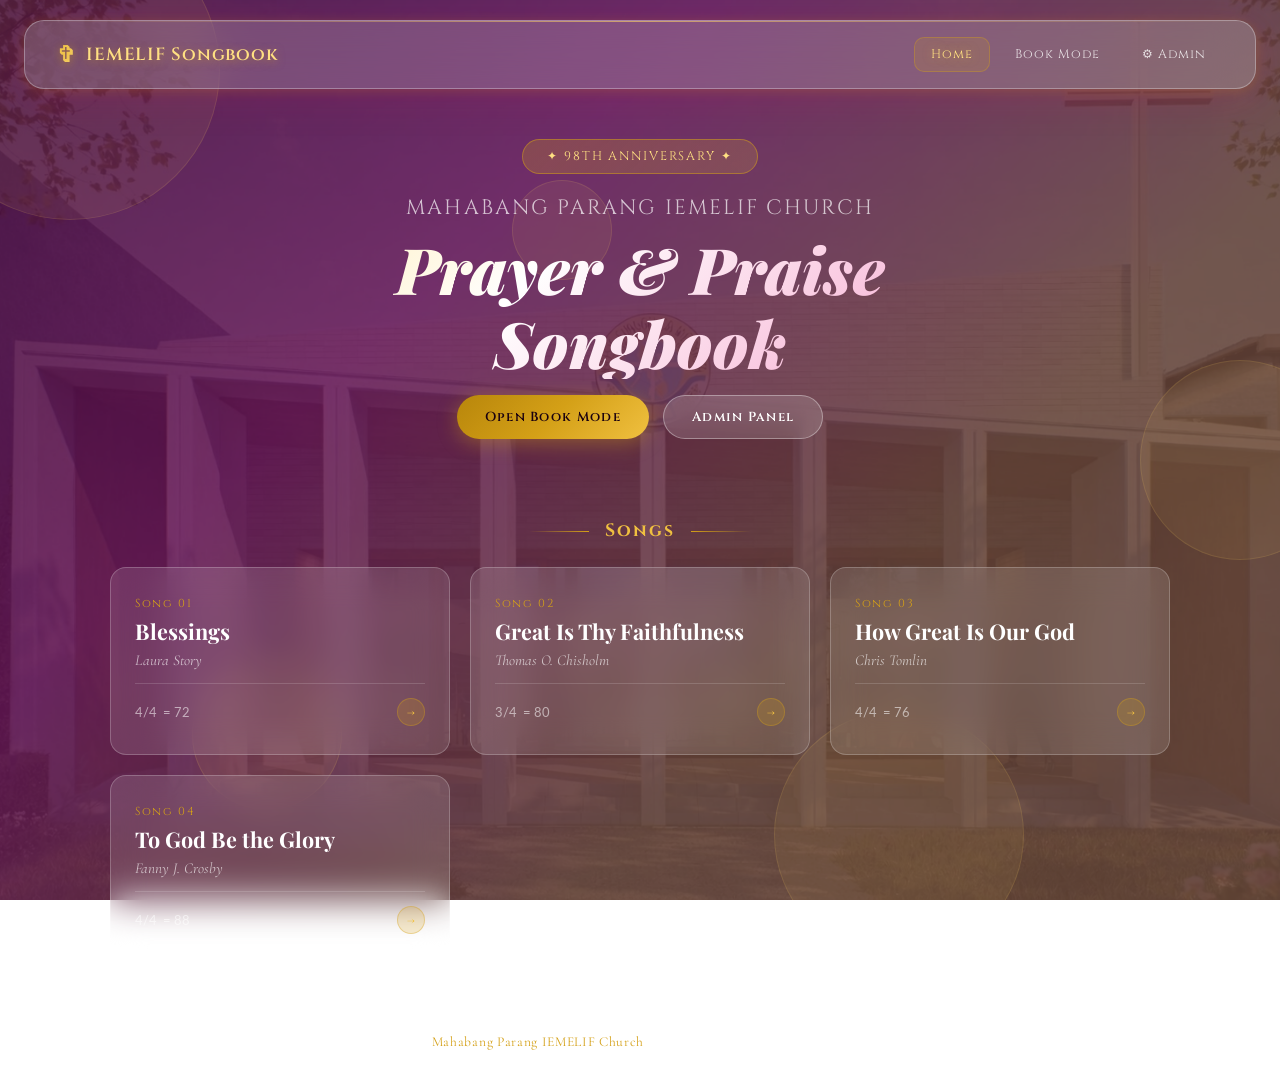
==== index.html @ 21c2c7f3 "first" ====
<!DOCTYPE html>
<html lang="en">
<head>
<meta charset="UTF-8">
<meta name="viewport" content="width=device-width, initial-scale=1.0">
<title>IEMELIF 98th Anniversary Songbook</title>
<link rel="stylesheet" href="css/style.css">
<style>

body{
  background-image: url("images/churchmpic.png");
  background-size: cover;
  background-position: center;
  background-repeat: no-repeat;
  background-attachment: fixed;
}

.hero {
  text-align:center;
  padding: 50px 20px 30px;
}
.anniversary-badge {
  display:inline-block;
  padding: 8px 24px;
  background: linear-gradient(135deg, rgba(212,160,23,0.25), rgba(240,192,64,0.15));
  border: 1px solid rgba(212,160,23,0.5);
  border-radius: 50px;
  font-family:'Cinzel',serif; font-size:0.78rem; letter-spacing:0.15em;
  color: var(--gold-shine);
  margin-bottom:20px;
  text-transform:uppercase;
}
.church-name {
  font-family:'Cinzel',serif;
  font-size:clamp(1rem,2.5vw,1.3rem);
  color:rgba(255,255,255,0.7);
  letter-spacing:0.1em;
  margin-bottom:10px;
  text-transform:uppercase;
}
.hero h1 {
  font-family:'Playfair Display',serif;
  font-size:clamp(2rem,6vw,4rem);
  font-weight:900; font-style:italic;
  background: linear-gradient(135deg, var(--gold-shine) 0%, #fff 40%, var(--pink-light) 70%, var(--gold-light) 100%);
  -webkit-background-clip:text; -webkit-text-fill-color:transparent;
  background-clip:text;
  line-height:1.15; margin-bottom:16px;
}
.hero-sub {
  font-family:'Cormorant Garamond',serif; font-style:italic;
  font-size:clamp(1rem,2vw,1.3rem);
  color:rgba(255,255,255,0.72);
  letter-spacing:0.04em;
  max-width:560px; margin:0 auto 36px;
  line-height:1.6;
}
.hero-actions {
  display:flex; gap:14px; justify-content:center; flex-wrap:wrap;
  margin-top:10px;
}

.section-title {
  font-family:'Cinzel',serif; font-size:1.1rem; letter-spacing:0.12em;
  color:var(--gold-light);
  text-align:center; margin:50px 0 24px;
  display:flex; align-items:center; justify-content:center; gap:16px;
}
.section-title::before,.section-title::after {
  content:'';width:60px;height:1px;
  background:linear-gradient(90deg,transparent,var(--gold-mid));
}
.section-title::after { background:linear-gradient(90deg,var(--gold-mid),transparent); }

.song-list {
  display:grid;
  grid-template-columns: repeat(auto-fill, minmax(280px,1fr));
  gap:20px;
  max-width:1100px; margin:0 auto;
  padding:0 20px;
}
.song-card {
  padding: 28px 24px;
  text-decoration:none; color:white;
  display:block;
  border-left: 3px solid transparent;
  background: rgba(255,255,255,0.12);
  backdrop-filter:blur(18px);
  border: 1px solid rgba(255,255,255,0.22);
  border-radius:16px;
  transition: all 0.35s ease;
  position:relative; overflow:hidden;
}
.song-card::before {
  content:'';
  position:absolute; inset:0;
  background:linear-gradient(135deg,rgba(212,160,23,0.08),rgba(194,24,91,0.08));
  opacity:0; transition:opacity 0.35s ease;
}
.song-card:hover::before { opacity:1; }
.song-card:hover {
  transform:translateY(-6px);
  border-color:rgba(212,160,23,0.45);
  box-shadow:0 16px 50px rgba(194,24,91,0.2), 0 4px 20px rgba(212,160,23,0.3);
}
.song-number {
  font-family:'Cinzel',serif; font-size:0.72rem; letter-spacing:0.14em;
  color:var(--gold-mid); margin-bottom:8px;
}
.song-title-card {
  font-family:'Playfair Display',serif; font-size:1.35rem; font-weight:700;
  color:white; margin-bottom:6px; line-height:1.2;
}
.song-author-card {
  font-family:'Cormorant Garamond',serif; font-style:italic;
  font-size:0.95rem; color:rgba(255,255,255,0.65);
}
.song-card-footer {
  display:flex; align-items:center; justify-content:space-between;
  margin-top:14px; padding-top:14px;
  border-top:1px solid rgba(255,255,255,0.15);
}
.song-tempo {
  font-size:0.8rem; color:rgba(255,255,255,0.55);
  font-family:'Lato',sans-serif;
}
.song-arrow {
  width:28px;height:28px;
  background:rgba(212,160,23,0.2);
  border:1px solid rgba(212,160,23,0.35);
  border-radius:50%;
  display:flex;align-items:center;justify-content:center;
  font-size:0.75rem; color:var(--gold-light);
  transition:all 0.3s ease;
}
.song-card:hover .song-arrow {
  background:rgba(212,160,23,0.4);
  transform:translateX(3px);
}

.quick-actions {
  display:flex; gap:16px; justify-content:center; flex-wrap:wrap;
  padding:40px 20px;
}
.action-card {
  flex:1; min-width:220px; max-width:320px;
  padding:32px 24px; text-align:center;
  text-decoration:none; color:white;
  background:rgba(255,255,255,0.11);
  border:1px solid rgba(255,255,255,0.22);
  border-radius:18px; backdrop-filter:blur(18px);
  transition:all 0.35s ease;
}
.action-card:hover {
  transform:translateY(-6px);
  box-shadow:0 16px 40px var(--shadow-rose);
}
.action-icon {
  font-size:2.5rem; margin-bottom:14px;
  display:block;
  filter:drop-shadow(0 4px 8px rgba(212,160,23,0.4));
}
.action-card h3 {
  font-family:'Cinzel',serif; font-size:1rem; letter-spacing:0.08em;
  color:var(--gold-shine); margin-bottom:8px;
}
.action-card p {
  font-family:'Cormorant Garamond',serif; font-style:italic;
  font-size:0.95rem; color:rgba(255,255,255,0.65);
  line-height:1.5;
}
.action-book { border-color:rgba(212,160,23,0.35); }
.action-book:hover { border-color:rgba(212,160,23,0.7); }
.action-admin { border-color:rgba(194,24,91,0.35); }
.action-admin:hover { border-color:rgba(194,24,91,0.7); }
</style>
</head>
<body>

<div class="bg-shapes">
  <div class="shape"></div><div class="shape"></div>
  <div class="shape"></div><div class="shape"></div><div class="shape"></div>
</div>

<header>
  <div class="container">
    <nav class="glass">
      <a class="logo" href="index.html">
        <span class="logo-cross">✞</span>
        <span>IEMELIF Songbook</span>
      </a>
      <div class="nav-links">
        <a href="index.html" class="active">Home</a>
        <a href="book.html">Book Mode</a>
        <a href="admin.html">⚙ Admin</a>
      </div>
    </nav>
  </div>
</header>

<main>
  <!-- HERO -->
  <section class="hero">
    <div class="anniversary-badge">✦ 98th Anniversary ✦</div>
    <p class="church-name">Mahabang Parang IEMELIF Church</p>
    <h1>Prayer & Praise<br>Songbook</h1>
    <div class="hero-actions">
      <a href="book.html" class="btn btn-gold">Open Book Mode</a>
      <a href="admin.html" class="btn btn-glass">Admin Panel</a>
    </div>
  </section>

  <!-- SONG LIST -->
  <h2 class="section-title">Songs</h2>
  <div class="song-list" id="songList">
    <!-- rendered by JS -->
    <div style="text-align:center;color:rgba(255,255,255,0.5);padding:40px;grid-column:1/-1;">
      Loading songs...
    </div>
  </div>
</main>

<footer>
  &copy; 2025 <span>Mahabang Parang IEMELIF Church</span> — 98th Anniversary ✦ All glory to God
</footer>

<script src="js/utils.js"></script>
<script>
document.addEventListener('DOMContentLoaded', () => {
  const songs = loadSongs();
  const list = document.getElementById('songList');
  
  if (!songs.length) {
    list.innerHTML = '<p style="color:rgba(255,255,255,0.5);text-align:center;grid-column:1/-1;">No songs yet. Ask the admin to add songs.</p>';
    return;
  }

  list.innerHTML = songs.map((song, i) => `
    <a href="song.html?id=${song.id}" class="song-card">
      <div class="song-number">Song ${String(i+1).padStart(2,'0')}</div>
      <div class="song-title-card">${song.title}</div>
      <div class="song-author-card">${song.author || ''}</div>
      <div class="song-card-footer">
        <span class="song-tempo">${song.timeSignature || ''} ${song.tempo || ''}</span>
        <span class="song-arrow">→</span>
      </div>
    </a>
  `).join('');

  // Sparkle particles
  for(let i=0;i<18;i++){
    const p=document.createElement('div');
    p.className='particle';
    p.style.cssText=`left:${Math.random()*100}%;top:${Math.random()*100}%;animation-delay:${Math.random()*4}s;animation-duration:${3+Math.random()*3}s;`;
    document.querySelector('.bg-shapes').appendChild(p);
  }
});
</script>
</body>
</html>
---- css/style.css ----
@import url('https://fonts.googleapis.com/css2?family=Playfair+Display:ital,wght@0,400;0,700;0,900;1,400&family=Cormorant+Garamond:ital,wght@0,300;0,400;0,600;1,300;1,400&family=Cinzel:wght@400;600;700&family=Lato:wght@300;400;700&display=swap');

:root {
  --pink-deep:    #c2185b;
  --pink-mid:     #e91e8c;
  --pink-light:   #f8bbd9;
  --pink-pale:    #fce4ec;
  --gold-dark:    #b8860b;
  --gold-mid:     #d4a017;
  --gold-light:   #f0c040;
  --gold-shine:   #ffe082;
  --cream:        #fff8f2;
  --white-glass:  rgba(255,255,255,0.18);
  --white-border: rgba(255,255,255,0.30);
  --shadow-rose:  rgba(194,24,91,0.18);
  --shadow-gold:  rgba(212,160,23,0.22);
  --text-dark:    #3d0020;
  --text-mid:     #7b1f45;
  --text-light:   rgba(255,255,255,0.92);
}

* { margin:0; padding:0; box-sizing:border-box; }

body {
  font-family: 'Cormorant Garamond', serif;
  background: linear-gradient(135deg,
    #1a0010 0%,
    #3d0028 15%,
    #6d1a4a 35%,
    #a0336b 55%,
    #c26088 75%,
    #d4a040 90%,
    #b8860b 100%);
  min-height: 100vh;
  overflow-x: hidden;
  color: var(--text-light);
}

/* ── BG Shapes ─────────────────────────────── */
.bg-shapes { position:fixed; inset:0; z-index:-1; overflow:hidden; pointer-events:none; }
.shape {
  position:absolute;
  background: rgba(255,215,100,0.07);
  border: 1px solid rgba(255,215,100,0.12);
  border-radius: 50%;
  animation: floatShape 8s ease-in-out infinite;
}
.shape:nth-child(1){ width:300px;height:300px;top:-80px;left:-80px;animation-delay:0s; }
.shape:nth-child(2){ width:200px;height:200px;top:40%;right:-60px;animation-delay:2s; }
.shape:nth-child(3){ width:150px;height:150px;bottom:10%;left:15%;animation-delay:4s; }
.shape:nth-child(4){ width:250px;height:250px;bottom:-60px;right:20%;animation-delay:1s; }
.shape:nth-child(5){ width:100px;height:100px;top:20%;left:40%;animation-delay:3s; }

@keyframes floatShape {
  0%,100%{ transform:translateY(0) rotate(0deg); opacity:0.6; }
  50%{ transform:translateY(-30px) rotate(180deg); opacity:1; }
}

/* Gold dust particles */
.particle {
  position:absolute;
  width:3px; height:3px;
  background: var(--gold-shine);
  border-radius:50%;
  animation: twinkle 4s ease-in-out infinite;
  opacity:0;
}
@keyframes twinkle {
  0%,100%{ opacity:0; transform:scale(0); }
  50%{ opacity:1; transform:scale(1.5); }
}

/* ── Glass Card ─────────────────────────────── */
.glass {
  background: var(--white-glass);
  backdrop-filter: blur(22px);
  -webkit-backdrop-filter: blur(22px);
  border: 1px solid var(--white-border);
  border-radius: 20px;
  box-shadow: 0 8px 40px var(--shadow-rose), 0 2px 12px var(--shadow-gold);
  transition: transform 0.3s ease, box-shadow 0.3s ease;
  position:relative; overflow:hidden;
}
.glass::before {
  content:'';
  position:absolute; top:0; left:0; right:0; height:1px;
  background: linear-gradient(90deg, transparent, rgba(255,215,100,0.6), transparent);
}
.glass:hover {
  transform: translateY(-4px);
  box-shadow: 0 16px 50px var(--shadow-rose), 0 4px 20px var(--shadow-gold);
}

/* ── Header / Nav ───────────────────────────── */
header {
  padding: 20px 24px 0;
  position:sticky; top:0; z-index:100;
}
nav {
  display:flex; justify-content:space-between; align-items:center;
  padding: 16px 32px;
  background: rgba(61,0,32,0.55);
  backdrop-filter: blur(20px);
  border: 1px solid rgba(212,160,23,0.30);
  border-radius: 16px;
}
.logo {
  font-family: 'Cinzel', serif;
  font-size: 1.1rem; font-weight:600;
  color: var(--gold-shine);
  text-shadow: 0 2px 8px rgba(212,160,23,0.5);
  text-decoration:none;
  display:flex; align-items:center; gap:10px;
  letter-spacing:0.05em;
}
.logo-cross {
  font-size:1.4rem;
  background: linear-gradient(135deg, var(--gold-light), var(--gold-shine));
  -webkit-background-clip:text; -webkit-text-fill-color:transparent;
  background-clip:text;
}
.nav-links { display:flex; gap:8px; }
.nav-links a {
  font-family:'Cinzel',serif; font-size:0.78rem; letter-spacing:0.08em;
  color: rgba(255,255,255,0.80);
  text-decoration:none;
  padding: 8px 16px;
  border-radius: 10px;
  border: 1px solid transparent;
  transition: all 0.3s ease;
}
.nav-links a:hover, .nav-links a.active {
  color: var(--gold-shine);
  background: rgba(212,160,23,0.15);
  border-color: rgba(212,160,23,0.35);
  text-shadow: 0 0 10px rgba(240,192,64,0.5);
}

/* ── Page Title Banner ──────────────────────── */
.page-banner {
  text-align:center; padding: 40px 20px 20px;
  position:relative;
}
.page-banner::before {
  content:'✦ ✦ ✦';
  display:block;
  font-size:0.9rem; color:var(--gold-mid);
  letter-spacing:0.4em; margin-bottom:12px;
}
.page-banner h1 {
  font-family:'Cinzel',serif; font-weight:700;
  font-size:clamp(1.6rem,4vw,2.8rem);
  background: linear-gradient(135deg, var(--gold-shine) 0%, #fff 50%, var(--gold-light) 100%);
  -webkit-background-clip:text; -webkit-text-fill-color:transparent;
  background-clip:text;
  line-height:1.2; text-shadow:none;
  margin-bottom:8px;
}
.page-banner .subtitle {
  font-family:'Cormorant Garamond',serif; font-style:italic;
  font-size:clamp(0.95rem,2vw,1.2rem);
  color:rgba(255,255,255,0.75);
  letter-spacing:0.05em;
}
.divider {
  display:flex; align-items:center; gap:12px;
  max-width:400px; margin: 16px auto;
}
.divider::before,.divider::after {
  content:'';flex:1;
  height:1px;
  background:linear-gradient(90deg,transparent,var(--gold-mid),transparent);
}
.divider span { color:var(--gold-mid); font-size:0.8rem; white-space:nowrap; }

/* ── Buttons ────────────────────────────────── */
.btn {
  display:inline-flex; align-items:center; gap:8px;
  padding:12px 28px;
  border-radius:50px; border:none; cursor:pointer;
  font-family:'Cinzel',serif; font-size:0.82rem; letter-spacing:0.1em;
  font-weight:600; text-decoration:none;
  transition: all 0.3s ease;
}
.btn-gold {
  background: linear-gradient(135deg, var(--gold-dark), var(--gold-mid), var(--gold-light));
  color: #1a0010;
  box-shadow: 0 4px 20px rgba(212,160,23,0.4);
}
.btn-gold:hover {
  transform:translateY(-3px);
  box-shadow: 0 8px 30px rgba(212,160,23,0.6);
  filter:brightness(1.1);
}
.btn-glass {
  background: rgba(255,255,255,0.15);
  color: white;
  border: 1px solid rgba(255,255,255,0.35);
  backdrop-filter:blur(10px);
}
.btn-glass:hover {
  background: rgba(255,255,255,0.25);
  transform:translateY(-2px);
}
.btn-pink {
  background: linear-gradient(135deg, var(--pink-deep), var(--pink-mid));
  color: white;
  box-shadow: 0 4px 20px rgba(194,24,91,0.4);
}
.btn-pink:hover {
  transform:translateY(-3px);
  box-shadow: 0 8px 30px rgba(194,24,91,0.55);
}
.btn-sm { padding:8px 18px; font-size:0.72rem; }

/* ── Footer ─────────────────────────────────── */
footer {
  text-align:center;
  padding:30px 20px;
  margin-top:40px;
  font-family:'Cormorant Garamond',serif;
  color:rgba(255,255,255,0.5);
  font-size:0.85rem;
  letter-spacing:0.05em;
}
footer span { color:var(--gold-mid); }

/* ── Responsive ─────────────────────────────── */
@media(max-width:768px){
  nav { flex-direction:column; gap:14px; padding:16px; }
  .nav-links { gap:6px; flex-wrap:wrap; justify-content:center; }
  .nav-links a { font-size:0.7rem; padding:7px 12px; }
}
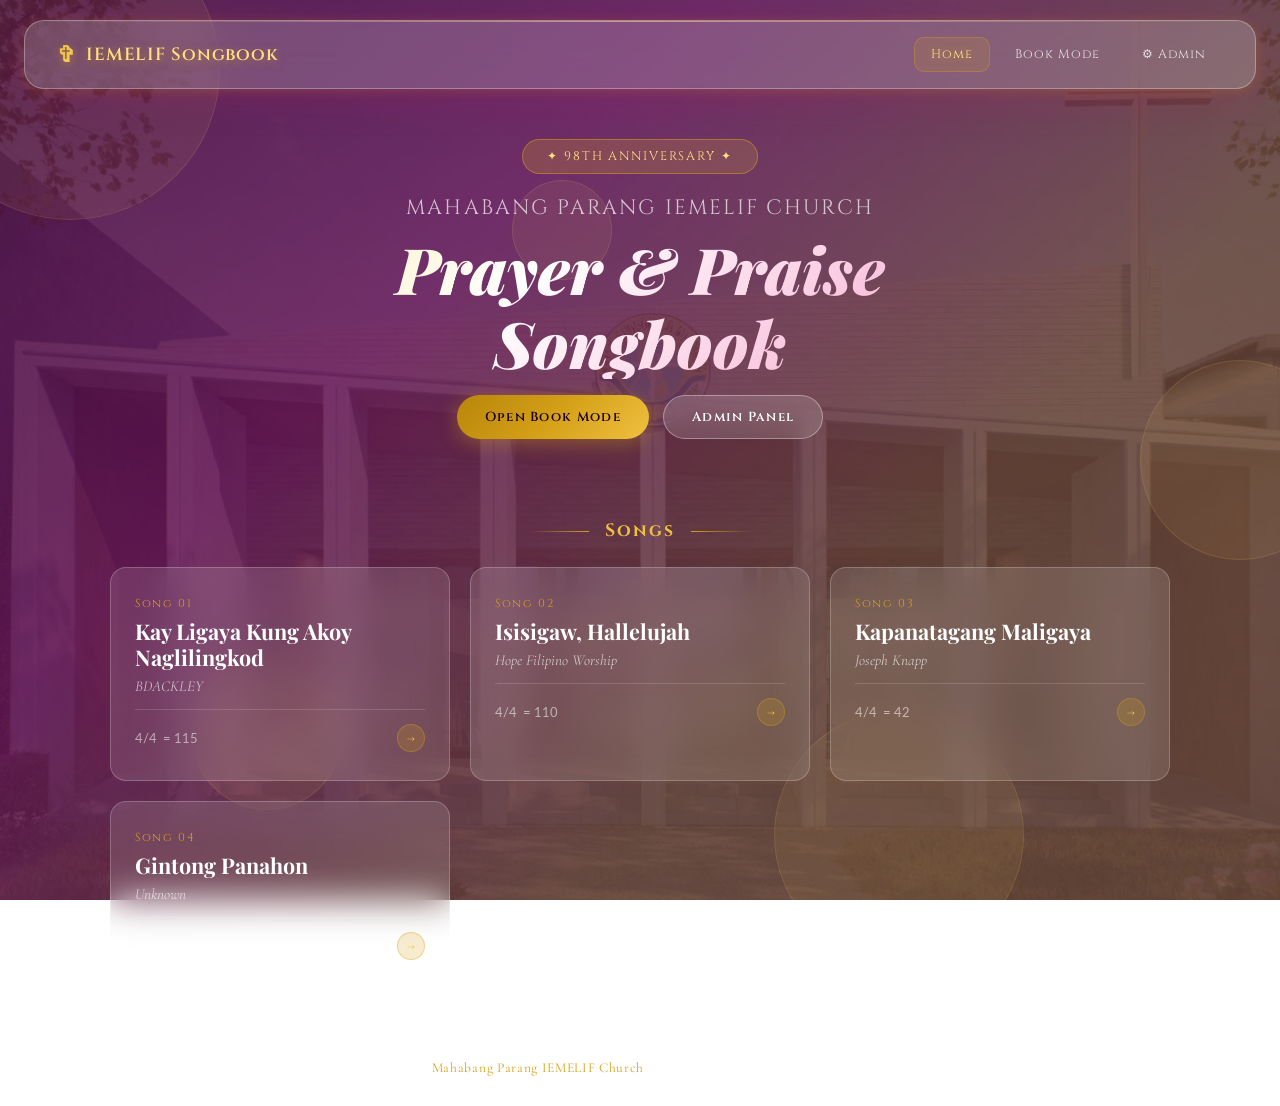
==== commit f01cda2b: "finals" ====
--- a/index.html
+++ b/index.html
@@ -14,7 +14,7 @@
   background-repeat: no-repeat;
   background-attachment: fixed;
 }
-
+    
 .hero {
   text-align:center;
   padding: 50px 20px 30px;
